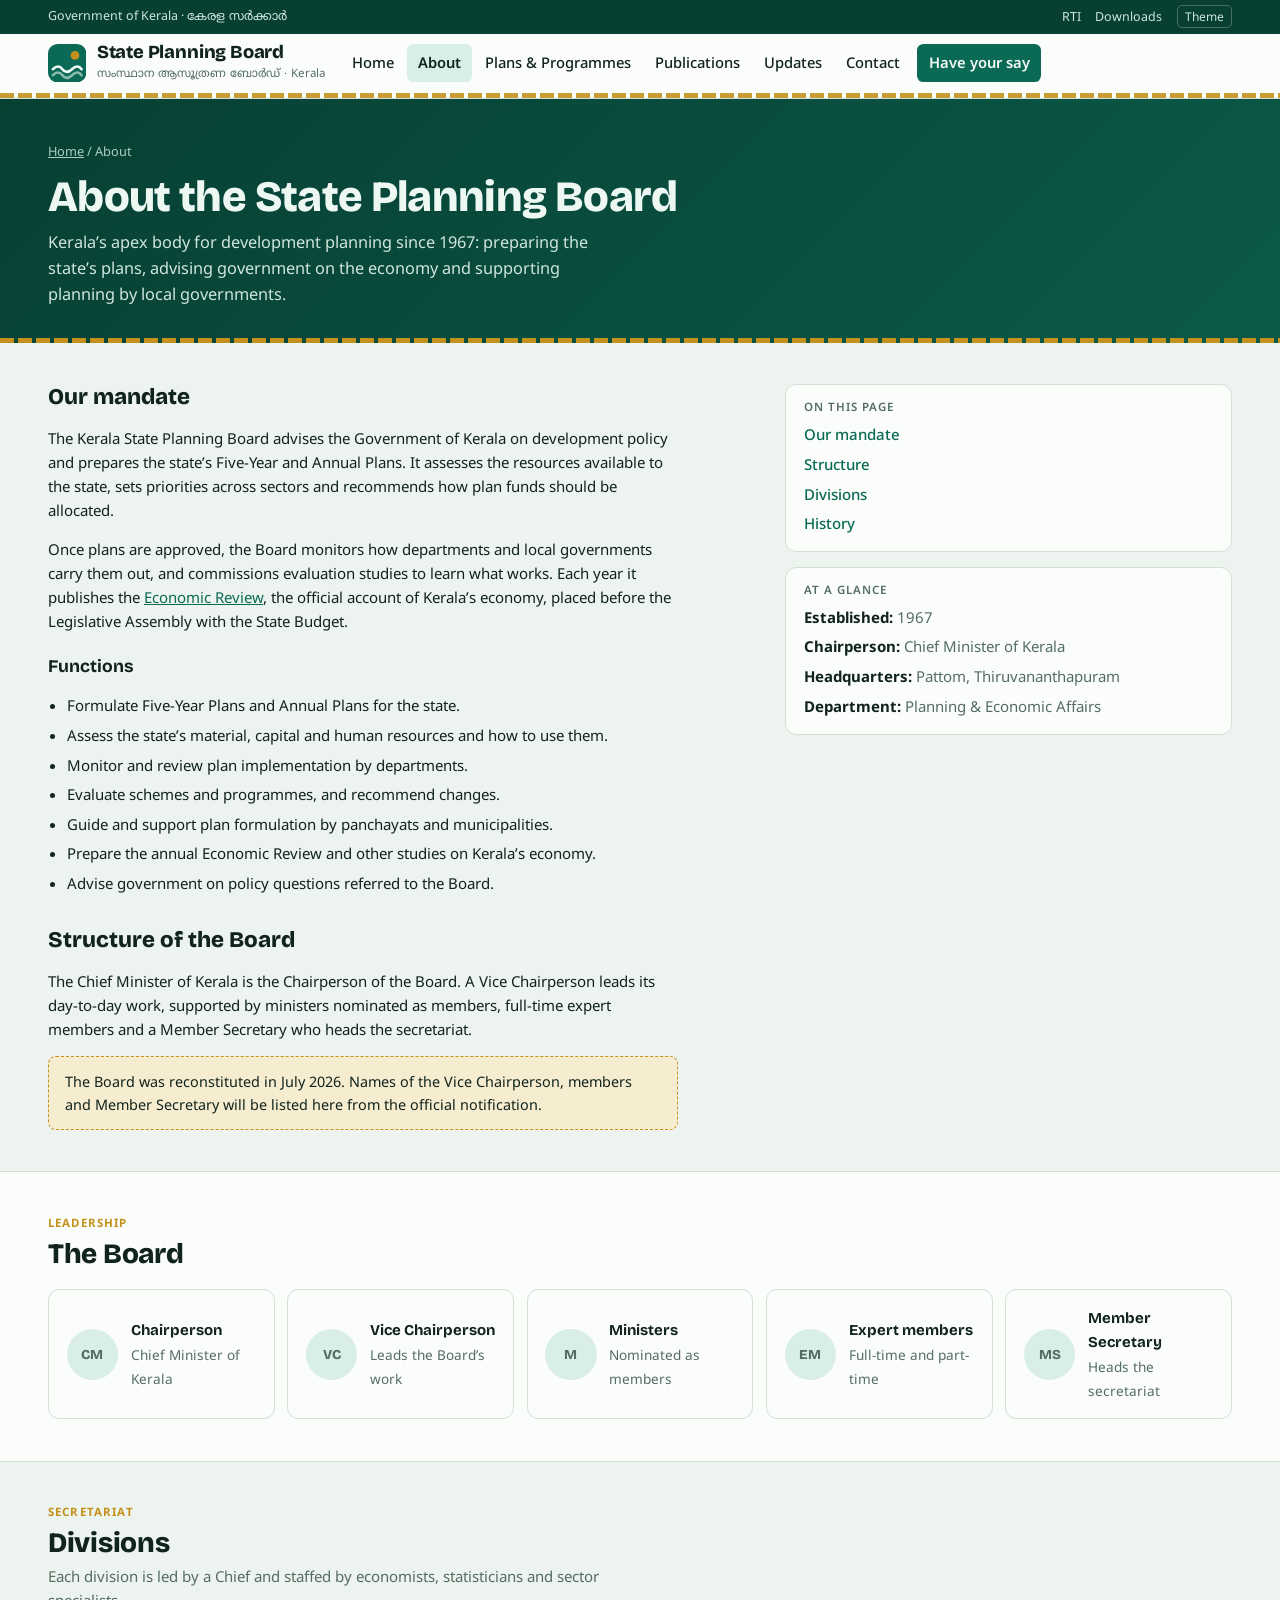
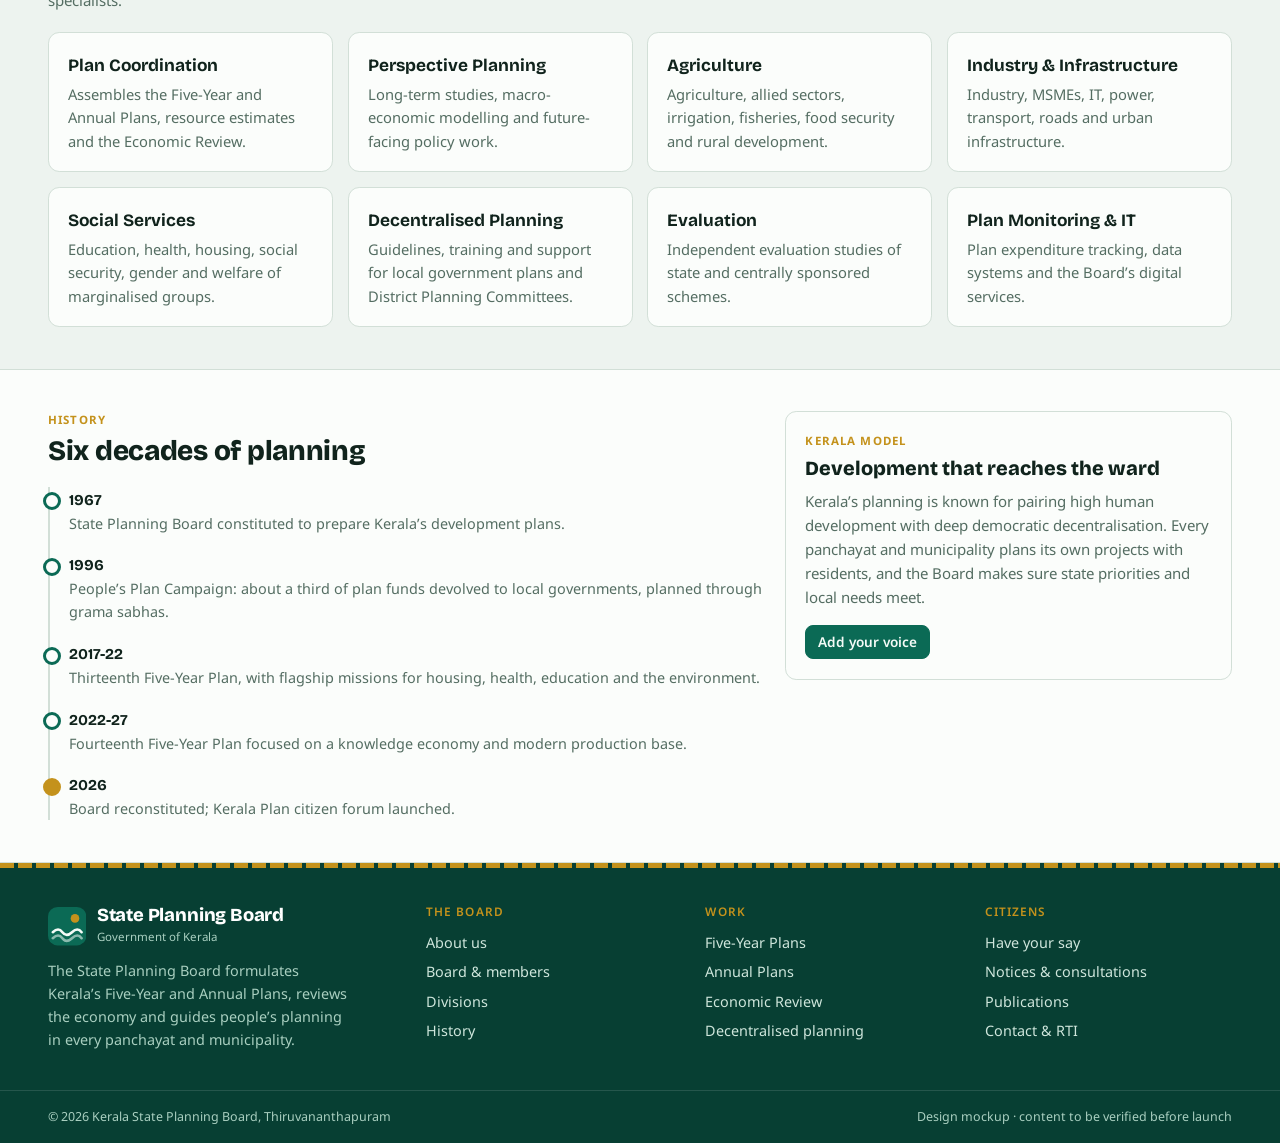
==== about.html @ fa8697ab "Add Kerala State Planning Board website mockup Static multi-page site (home, about, plans, publicati" ====
<!doctype html>
<html lang="en">
<head>
<meta charset="utf-8">
<meta name="viewport" content="width=device-width,initial-scale=1">
<title>About the Board</title>
<meta name="description" content="About the Kerala State Planning Board: mandate, structure, divisions and history.">
<link rel="stylesheet" href="https://fonts.googleapis.com/css2?family=Bricolage+Grotesque:opsz,wght@12..96,600;12..96,800&family=Noto+Sans:wght@400;500;600;700&family=Noto+Sans+Malayalam:wght@400;600&display=swap">
<link rel="stylesheet" href="assets/style.css">
<script src="assets/site.js"></script>
</head>
<body>
<div id="site-header"></div>
<main id="main">
  <section class="phead"><div class="container">
    <div class="crumbs"><a href="index.html">Home</a> / About</div>
    <h1>About the State Planning Board</h1>
    <p>Kerala’s apex body for development planning since 1967: preparing the state’s plans, advising government on the economy and supporting planning by local governments.</p>
  </div></section>

  <section class="section"><div class="container split">
    <div class="prose">
      <h2 id="mandate">Our mandate</h2>
      <p>The Kerala State Planning Board advises the Government of Kerala on development policy and prepares the state’s Five-Year and Annual Plans. It assesses the resources available to the state, sets priorities across sectors and recommends how plan funds should be allocated.</p>
      <p>Once plans are approved, the Board monitors how departments and local governments carry them out, and commissions evaluation studies to learn what works. Each year it publishes the <a href="plans.html#review">Economic Review</a>, the official account of Kerala’s economy, placed before the Legislative Assembly with the State Budget.</p>
      <h3>Functions</h3>
      <ul>
        <li>Formulate Five-Year Plans and Annual Plans for the state.</li>
        <li>Assess the state’s material, capital and human resources and how to use them.</li>
        <li>Monitor and review plan implementation by departments.</li>
        <li>Evaluate schemes and programmes, and recommend changes.</li>
        <li>Guide and support plan formulation by panchayats and municipalities.</li>
        <li>Prepare the annual Economic Review and other studies on Kerala’s economy.</li>
        <li>Advise government on policy questions referred to the Board.</li>
      </ul>

      <h2 id="structure">Structure of the Board</h2>
      <p>The Chief Minister of Kerala is the Chairperson of the Board. A Vice Chairperson leads its day-to-day work, supported by ministers nominated as members, full-time expert members and a Member Secretary who heads the secretariat.</p>
      <div class="note">The Board was reconstituted in July 2026. Names of the Vice Chairperson, members and Member Secretary will be listed here from the official notification.</div>
    </div>
    <aside class="side">
      <div class="card"><h2>On this page</h2><ul><li><a href="#mandate">Our mandate</a></li><li><a href="#structure">Structure</a></li><li><a href="#divisions">Divisions</a></li><li><a href="#history">History</a></li></ul></div>
      <div class="card"><h2>At a glance</h2>
        <ul style="color:var(--muted)">
          <li><b style="color:var(--ink)">Established:</b> 1967</li>
          <li><b style="color:var(--ink)">Chairperson:</b> Chief Minister of Kerala</li>
          <li><b style="color:var(--ink)">Headquarters:</b> Pattom, Thiruvananthapuram</li>
          <li><b style="color:var(--ink)">Department:</b> Planning &amp; Economic Affairs</li>
        </ul>
      </div>
    </aside>
  </div></section>

  <section class="section alt"><div class="container">
    <div class="sh"><div><span class="eyebrow">Leadership</span><h2>The Board</h2></div></div>
    <div class="g4">
      <div class="person card"><span class="avatar">CM</span><div><b>Chairperson</b><span>Chief Minister of Kerala</span></div></div>
      <div class="person card"><span class="avatar">VC</span><div><b>Vice Chairperson</b><span>Leads the Board’s work</span></div></div>
      <div class="person card"><span class="avatar">M</span><div><b>Ministers</b><span>Nominated as members</span></div></div>
      <div class="person card"><span class="avatar">EM</span><div><b>Expert members</b><span>Full-time and part-time</span></div></div>
      <div class="person card"><span class="avatar">MS</span><div><b>Member Secretary</b><span>Heads the secretariat</span></div></div>
    </div>
  </div></section>

  <section class="section" id="divisions"><div class="container">
    <div class="sh"><div><span class="eyebrow">Secretariat</span><h2>Divisions</h2><p>Each division is led by a Chief and staffed by economists, statisticians and sector specialists.</p></div></div>
    <div class="g3">
      <div class="fcard card"><h3>Plan Coordination</h3><p>Assembles the Five-Year and Annual Plans, resource estimates and the Economic Review.</p></div>
      <div class="fcard card"><h3>Perspective Planning</h3><p>Long-term studies, macro-economic modelling and future-facing policy work.</p></div>
      <div class="fcard card"><h3>Agriculture</h3><p>Agriculture, allied sectors, irrigation, fisheries, food security and rural development.</p></div>
      <div class="fcard card"><h3>Industry &amp; Infrastructure</h3><p>Industry, MSMEs, IT, power, transport, roads and urban infrastructure.</p></div>
      <div class="fcard card"><h3>Social Services</h3><p>Education, health, housing, social security, gender and welfare of marginalised groups.</p></div>
      <div class="fcard card"><h3>Decentralised Planning</h3><p>Guidelines, training and support for local government plans and District Planning Committees.</p></div>
      <div class="fcard card"><h3>Evaluation</h3><p>Independent evaluation studies of state and centrally sponsored schemes.</p></div>
      <div class="fcard card"><h3>Plan Monitoring &amp; IT</h3><p>Plan expenditure tracking, data systems and the Board’s digital services.</p></div>
    </div>
  </div></section>

  <section class="section alt" id="history"><div class="container split">
    <div>
      <div class="sh"><div><span class="eyebrow">History</span><h2>Six decades of planning</h2></div></div>
      <ol class="timeline">
        <li><b>1967</b><span>State Planning Board constituted to prepare Kerala’s development plans.</span></li>
        <li><b>1996</b><span>People’s Plan Campaign: about a third of plan funds devolved to local governments, planned through grama sabhas.</span></li>
        <li><b>2017-22</b><span>Thirteenth Five-Year Plan, with flagship missions for housing, health, education and the environment.</span></li>
        <li><b>2022-27</b><span>Fourteenth Five-Year Plan focused on a knowledge economy and modern production base.</span></li>
        <li class="now"><b>2026</b><span>Board reconstituted; Kerala Plan citizen forum launched.</span></li>
      </ol>
    </div>
    <div class="card" style="padding:1.2rem">
      <span class="eyebrow">Kerala model</span>
      <h3 style="font:800 1.25rem/1.25 var(--font-display);margin:0 0 .5rem">Development that reaches the ward</h3>
      <p style="margin:0;color:var(--muted)">Kerala’s planning is known for pairing high human development with deep democratic decentralisation. Every panchayat and municipality plans its own projects with residents, and the Board makes sure state priorities and local needs meet.</p>
      <p style="margin:1rem 0 0"><a class="btn primary sm" href="participate.html">Add your voice</a></p>
    </div>
  </div></section>
</main>
<div id="site-footer"></div>
</body>
</html>
---- assets/style.css ----
/* Kerala State Planning Board — shared styles.
   Palette and type carried over from the Kerala Plan participation page:
   backwater green, kasavu gold, Bricolage Grotesque + Noto Sans (incl. Malayalam). */
:root{
  --bg:#edf3ef; --surface:#fbfdfb; --ink:#10231c; --muted:#546d62; --line:#d2dfd7;
  --accent:#0b6a55; --on-accent:#f4fbf7; --accent-soft:#d9eee5; --accent-deep:#073f33;
  --gold:#c4921c; --gold-soft:#f6ecd0; --danger:#a63a28; --dotl:40%;
  --font-display:'Bricolage Grotesque','Noto Sans','Noto Sans Malayalam',system-ui,sans-serif;
  --font-body:'Noto Sans','Noto Sans Malayalam',system-ui,-apple-system,'Segoe UI',sans-serif;
  --max:76rem; --gut:max(16px,env(safe-area-inset-left,0px));
  color-scheme:light;
}
@media (prefers-color-scheme:dark){:root:not([data-theme="light"]){
  --bg:#0a1511; --surface:#12231d; --ink:#e6f1eb; --muted:#92aa9f; --line:#233a31;
  --accent:#4cc3a3; --on-accent:#08201a; --accent-soft:#17392f; --accent-deep:#061410;
  --gold:#e3b04b; --gold-soft:#33290f; --danger:#f08a74; --dotl:62%; color-scheme:dark}}
:root[data-theme="dark"]{
  --bg:#0a1511; --surface:#12231d; --ink:#e6f1eb; --muted:#92aa9f; --line:#233a31;
  --accent:#4cc3a3; --on-accent:#08201a; --accent-soft:#17392f; --accent-deep:#061410;
  --gold:#e3b04b; --gold-soft:#33290f; --danger:#f08a74; --dotl:62%; color-scheme:dark}

*{box-sizing:border-box}
html{scroll-padding-top:6rem}
body{background:var(--bg);color:var(--ink);font:15px/1.6 var(--font-body);margin:0}
img{max-width:100%}
button,input,select,textarea{font:inherit;color:inherit}
button{cursor:pointer}
a{color:var(--accent)}
:focus-visible{outline:2px solid var(--accent);outline-offset:2px}
[hidden]{display:none!important}
.skip{position:absolute;left:-999px;top:0;background:var(--ink);color:var(--bg);padding:.5rem 1rem;z-index:99}
.skip:focus{left:1rem}
.container{max-width:var(--max);margin:0 auto;padding-left:var(--gut);padding-right:var(--gut)}

/* ---------- top utility bar ---------- */
.util{background:var(--accent-deep);color:#cfe6dc;font-size:.78rem}
.util .container{display:flex;gap:1rem;align-items:center;justify-content:space-between;min-height:2.1rem;flex-wrap:wrap}
.util a{color:inherit;text-decoration:none}
.util a:hover{text-decoration:underline}
.util .r{display:flex;gap:.9rem;align-items:center}
.util button{background:none;border:1px solid rgba(255,255,255,.25);color:inherit;border-radius:.3rem;padding:.05rem .45rem;font-size:.75rem}

/* ---------- masthead ---------- */
.mast{position:sticky;top:0;z-index:20;background:var(--surface);border-bottom:1px solid var(--line)}
.mast::after{content:"";display:block;height:5px;background:repeating-linear-gradient(90deg,var(--gold) 0 14px,transparent 14px 18px);opacity:.9}
.mast .container{display:flex;align-items:center;gap:1rem;padding-block:.6rem}
.brand{display:flex;align-items:center;gap:.65rem;text-decoration:none;color:var(--ink);flex:none}
.brand svg{width:2.4rem;height:2.4rem;flex:none}
.brand b{display:block;font:800 1.15rem/1.05 var(--font-display);letter-spacing:-.01em}
.brand small{display:block;font-size:.72rem;color:var(--muted);margin-top:.15rem}
.menu{display:flex;gap:.1rem;margin-left:auto;list-style:none;padding:0;margin-block:0}
.menu a{display:block;padding:.45rem .7rem;border-radius:.4rem;text-decoration:none;color:var(--ink);font-weight:500;font-size:.92rem}
.menu a:hover{background:var(--bg)}
.menu a[aria-current="page"]{background:var(--accent-soft);color:var(--ink);font-weight:600}
.menu .cta a{background:var(--accent);color:var(--on-accent);font-weight:600;margin-left:.3rem}
.menu .cta a:hover{filter:brightness(1.08);background:var(--accent)}
.burger{display:none;margin-left:auto;border:1px solid var(--line);background:var(--surface);border-radius:.45rem;padding:.4rem .6rem;line-height:0}
.burger svg{width:1.3rem;height:1.3rem}
@media (max-width:960px){
  .burger{display:block}
  .menu{display:none;position:absolute;left:0;right:0;top:100%;flex-direction:column;background:var(--surface);border-bottom:1px solid var(--line);padding:.5rem var(--gut) 1rem;box-shadow:0 10px 20px rgba(0,0,0,.08)}
  .menu.open{display:flex}
  .menu .cta a{margin:.3rem 0 0;text-align:center}
  .brand small{display:none}
}

/* ---------- buttons, cards ---------- */
.btn{display:inline-flex;align-items:center;gap:.4rem;border:1px solid var(--line);background:var(--surface);color:var(--ink);border-radius:.5rem;padding:.55rem 1rem;font-weight:600;text-decoration:none}
.btn:hover{border-color:var(--accent)}
.btn.primary{background:var(--accent);color:var(--on-accent);border-color:var(--accent)}
.btn.primary:hover{filter:brightness(1.08)}
.btn.gold{background:var(--gold);color:#1b1405;border-color:var(--gold)}
.btn.sm{padding:.35rem .75rem;font-size:.85rem}
.btn:disabled{opacity:.5;cursor:not-allowed}
.card{background:var(--surface);border:1px solid var(--line);border-radius:.7rem}
a.card{text-decoration:none;color:inherit}
a.card:hover{border-color:var(--accent)}

/* ---------- sections ---------- */
main{display:block}
.section{padding-block:2.6rem}
.section.alt{background:var(--surface);border-block:1px solid var(--line)}
.sh{display:flex;align-items:end;justify-content:space-between;gap:1rem;margin-bottom:1.2rem;flex-wrap:wrap}
.sh h2{font:800 clamp(1.35rem,2.6vw,1.75rem)/1.15 var(--font-display);margin:0;letter-spacing:-.01em;text-wrap:balance}
.sh p{margin:.3rem 0 0;color:var(--muted);max-width:62ch}
.eyebrow{display:block;font-size:.72rem;font-weight:700;letter-spacing:.1em;text-transform:uppercase;color:var(--gold);margin-bottom:.35rem}
.ml{font-family:'Noto Sans Malayalam',var(--font-body)}

/* ---------- page head (inner pages) ---------- */
.phead{background:linear-gradient(135deg,var(--accent-deep),#0b5a48);color:#eef8f3;padding-block:2.6rem 2.2rem;position:relative;overflow:hidden}
.phead::after{content:"";position:absolute;inset:auto 0 0;height:5px;background:repeating-linear-gradient(90deg,var(--gold) 0 14px,transparent 14px 18px)}
.phead h1{font:800 clamp(1.8rem,4.4vw,2.7rem)/1.1 var(--font-display);margin:0 0 .5rem;letter-spacing:-.015em;text-wrap:balance}
.phead p{margin:0;max-width:62ch;color:#cfe6dc;font-size:1.02rem}
.crumbs{font-size:.8rem;color:#a9cfc0;margin-bottom:.8rem}
.crumbs a{color:inherit}

/* ---------- hero ---------- */
.hero{background:linear-gradient(135deg,var(--accent-deep) 0%,#0b5a48 60%,#0e6b56 100%);color:#eef8f3;position:relative;overflow:hidden}
.hero .container{display:grid;grid-template-columns:minmax(0,1.25fr) minmax(0,1fr);gap:2rem;padding-block:3.4rem 3rem;align-items:center}
.hero h1{font:800 clamp(2rem,5.2vw,3.4rem)/1.04 var(--font-display);margin:0 0 .4rem;letter-spacing:-.02em;text-wrap:balance}
.hero .ml-tag{font-size:1.05rem;color:var(--gold);font-weight:600;margin:0 0 1rem}
.hero p.lead{margin:0 0 1.4rem;color:#cfe6dc;font-size:1.08rem;max-width:56ch}
.hero .cta{display:flex;gap:.6rem;flex-wrap:wrap}
.hero .btn{border-color:rgba(255,255,255,.3);background:rgba(255,255,255,.08);color:#fff}
.hero .btn.gold{background:var(--gold);border-color:var(--gold);color:#1b1405}
.hero-art{position:relative}
.hero-art svg{width:100%;height:auto;display:block}
.hero::after{content:"";position:absolute;inset:auto 0 0;height:5px;background:repeating-linear-gradient(90deg,var(--gold) 0 14px,transparent 14px 18px)}
@media (max-width:860px){.hero .container{grid-template-columns:1fr;padding-block:2.4rem}.hero-art{max-width:26rem}}

/* ---------- stats strip ---------- */
.stats{display:grid;grid-template-columns:repeat(auto-fit,minmax(12rem,1fr));gap:.8rem;margin-top:-1.6rem;position:relative;z-index:2}
.stat{padding:1rem 1.1rem}
.stat b{display:block;font:800 1.8rem/1 var(--font-display);font-variant-numeric:tabular-nums;color:var(--accent)}
.stat span{display:block;font-weight:600;margin-top:.35rem}
.stat small{display:block;color:var(--muted);font-size:.78rem;margin-top:.1rem}

/* ---------- grids ---------- */
.g2{display:grid;grid-template-columns:repeat(auto-fit,minmax(20rem,1fr));gap:1.2rem}
.g3{display:grid;grid-template-columns:repeat(auto-fill,minmax(16rem,1fr));gap:.9rem}
.g4{display:grid;grid-template-columns:repeat(auto-fill,minmax(13rem,1fr));gap:.8rem}
.split{display:grid;grid-template-columns:minmax(0,1.6fr) minmax(0,1fr);gap:1.4rem;align-items:start}
@media (max-width:900px){.split{grid-template-columns:1fr}}

/* feature card */
.fcard{padding:1.1rem 1.2rem;display:grid;gap:.4rem;align-content:start}
.fcard .ic{width:2.4rem;height:2.4rem;border-radius:.6rem;display:grid;place-items:center;background:var(--accent-soft);color:var(--accent)}
.fcard .ic svg{width:1.3rem;height:1.3rem}
.fcard h3{font:700 1.08rem/1.25 var(--font-display);margin:.3rem 0 0}
.fcard p{margin:0;color:var(--muted);font-size:.92rem}
.fcard .more{font-weight:600;font-size:.88rem;margin-top:.3rem;color:var(--accent)}

/* updates */
.upd{padding:.9rem 1.1rem;display:grid;gap:.25rem}
.upd.pin{border-color:var(--gold);box-shadow:inset 4px 0 0 var(--gold)}
.upd h3{font:600 1.02rem/1.3 var(--font-display);margin:.15rem 0 0}
.upd p{margin:0;color:var(--muted);font-size:.9rem}
.meta{display:flex;align-items:center;gap:.4rem .6rem;flex-wrap:wrap;font-size:.78rem;color:var(--muted)}
.kind{padding:.05rem .5rem;border-radius:.3rem;font-size:.68rem;font-weight:700;letter-spacing:.05em;text-transform:uppercase;background:var(--accent-soft);color:var(--accent)}
.kind.Deadline{background:var(--gold-soft);color:var(--ink);border:1px solid var(--gold)}
.kind.Result{background:var(--ink);color:var(--bg)}
.kind.Tender{background:transparent;border:1px solid var(--line);color:var(--muted)}
.badge{background:var(--gold);color:#1b1405;border-radius:.3rem;padding:0 .4rem;font-size:.68rem;font-weight:700;letter-spacing:.04em;text-transform:uppercase}
.list{display:grid;gap:.6rem}

/* question of the week */
.ask{padding:1.4rem 1.4rem;background:var(--accent);color:var(--on-accent);border-color:var(--accent);display:grid;gap:.7rem;justify-items:start}
.ask .eyebrow{color:inherit;opacity:.85}
.ask h3{font:800 1.45rem/1.25 var(--font-display);margin:0;max-width:34ch;text-wrap:balance}
.ask .btn{background:var(--on-accent);color:var(--accent);border-color:var(--on-accent)}

/* topic cards */
.dot{width:.7rem;height:.7rem;border-radius:50%;flex:none;background:hsl(var(--h,160) 55% var(--dotl));display:inline-block}
.tcard{display:grid;gap:.3rem;padding:.9rem 1rem;align-content:start}
.tcard .th{display:flex;align-items:center;gap:.5rem}
.tcard b{font:600 1rem var(--font-display)}
.tcard .tb{color:var(--muted);font-size:.86rem}

/* publications */
.pub{display:grid;grid-template-columns:3.2rem minmax(0,1fr) auto;gap:.9rem;align-items:center;padding:.85rem 1rem}
.pub .cv{width:3.2rem;height:4.1rem;border-radius:.3rem;background:linear-gradient(160deg,hsl(var(--h,160) 45% 35%),hsl(var(--h,160) 45% 22%));color:#fff;display:grid;place-items:center;font:800 .7rem/1.1 var(--font-display);text-align:center;padding:.2rem;position:relative;overflow:hidden}
.pub .cv::after{content:"";position:absolute;inset:auto 0 0;height:4px;background:var(--gold)}
.pub h3{font:600 1rem/1.3 var(--font-display);margin:0}
.pub p{margin:.15rem 0 0;color:var(--muted);font-size:.85rem}
@media (max-width:560px){.pub{grid-template-columns:3.2rem minmax(0,1fr)}.pub .btn{grid-column:2;justify-self:start}}

/* filters */
.filters{display:flex;gap:.4rem;flex-wrap:wrap;margin-bottom:1rem;align-items:center}
.chip{border:1px solid var(--line);background:var(--surface);border-radius:999px;padding:.3rem .85rem;font-weight:600;font-size:.86rem;color:var(--muted)}
.chip[aria-pressed="true"]{background:var(--ink);color:var(--bg);border-color:var(--ink)}
.filters input{flex:1 1 14rem;min-width:0;padding:.45rem .85rem;border:1px solid var(--line);border-radius:999px;background:var(--surface)}

/* steps */
.steps{display:grid;grid-template-columns:repeat(auto-fit,minmax(14rem,1fr));gap:.8rem;list-style:none;margin:0;padding:0;counter-reset:s}
.steps li{padding:1rem 1.1rem;counter-increment:s}
.steps li::before{content:counter(s);display:inline-grid;place-items:center;width:1.7rem;height:1.7rem;border-radius:50%;background:var(--gold);color:#1b1405;font-weight:700;margin-bottom:.5rem}
.steps b{display:block;font-family:var(--font-display)}
.steps span{color:var(--muted);font-size:.92rem}

/* timeline */
.timeline{list-style:none;margin:0;padding:0 0 0 1.2rem;border-left:2px solid var(--line);display:grid;gap:1.1rem}
.timeline li{position:relative}
.timeline li::before{content:"";position:absolute;left:calc(-1.2rem - 7px);top:.35rem;width:12px;height:12px;border-radius:50%;background:var(--surface);border:3px solid var(--accent)}
.timeline li.now::before{background:var(--gold);border-color:var(--gold)}
.timeline b{font-family:var(--font-display)}
.timeline span{display:block;color:var(--muted);font-size:.9rem}

/* prose */
.prose{max-width:70ch}
.prose h2{font:800 1.4rem/1.2 var(--font-display);margin:2rem 0 .6rem}
.prose h2:first-child{margin-top:0}
.prose h3{font:700 1.1rem/1.3 var(--font-display);margin:1.4rem 0 .4rem}
.prose p,.prose li{color:var(--ink)}
.prose ul{padding-left:1.2rem}
.prose li{margin-bottom:.35rem}
.side{display:grid;gap:.9rem;position:sticky;top:6.5rem}
.side .card{padding:1rem 1.1rem}
.side h2{font:600 .72rem/1 var(--font-body);letter-spacing:.09em;text-transform:uppercase;color:var(--muted);margin:0 0 .6rem}
.side ul{margin:0;padding:0;list-style:none;display:grid;gap:.35rem}
.side li a{text-decoration:none;font-weight:500}
.side li a:hover{text-decoration:underline}
@media (max-width:900px){.side{position:static}}

/* people */
.person{padding:1rem 1.1rem;display:grid;grid-template-columns:3.2rem minmax(0,1fr);gap:.8rem;align-items:center}
.avatar{width:3.2rem;height:3.2rem;border-radius:50%;background:var(--accent-soft);color:var(--accent);display:grid;place-items:center;font:800 1rem var(--font-display)}
.person b{display:block;font-family:var(--font-display)}
.person span{color:var(--muted);font-size:.85rem}

/* note */
.note{padding:.8rem 1rem;background:var(--gold-soft);border:1px dashed var(--gold);border-radius:.5rem;font-size:.9rem}

/* forms */
.field label{display:block;font-size:.78rem;font-weight:600;color:var(--muted);margin-bottom:.25rem}
.field input,.field select,.field textarea{width:100%;padding:.55rem .7rem;border:1px solid var(--line);border-radius:.45rem;background:var(--bg)}
.field textarea{min-height:7rem;resize:vertical}
.form{display:grid;gap:.8rem}
.row{display:flex;gap:.7rem;flex-wrap:wrap}
.row>*{flex:1 1 12rem;min-width:0}

/* table */
.tbl{width:100%;border-collapse:collapse;font-size:.92rem}
.tbl th,.tbl td{text-align:left;padding:.6rem .8rem;border-bottom:1px solid var(--line);vertical-align:top}
.tbl th{font-size:.74rem;letter-spacing:.06em;text-transform:uppercase;color:var(--muted)}
.tblwrap{overflow-x:auto}

/* footer */
.foot{background:var(--accent-deep);color:#cfe6dc;margin-top:0;font-size:.9rem}
.foot::before{content:"";display:block;height:5px;background:repeating-linear-gradient(90deg,var(--gold) 0 14px,transparent 14px 18px)}
.foot .container{display:grid;grid-template-columns:minmax(0,1.4fr) repeat(3,minmax(0,1fr));gap:2rem;padding-block:2.4rem}
.foot h2{font:600 .74rem/1 var(--font-body);letter-spacing:.09em;text-transform:uppercase;color:var(--gold);margin:0 0 .8rem}
.foot ul{list-style:none;margin:0;padding:0;display:grid;gap:.4rem}
.foot a{color:inherit;text-decoration:none}
.foot a:hover{text-decoration:underline;color:#fff}
.foot .brand{color:#fff}
.foot .brand small{display:block;color:#a9cfc0}
.foot p{margin:.8rem 0 0;color:#a9cfc0;max-width:38ch}
.foot .base{border-top:1px solid rgba(255,255,255,.12)}
.foot .base .container{display:flex;justify-content:space-between;gap:1rem;flex-wrap:wrap;padding-block:1rem;font-size:.78rem;color:#a9cfc0}
@media (max-width:820px){.foot .container{grid-template-columns:1fr 1fr}.foot .container>:first-child{grid-column:1/-1}}

.toast{position:fixed;left:50%;transform:translateX(-50%);bottom:calc(1rem + env(safe-area-inset-bottom,0px));background:var(--ink);color:var(--bg);padding:.6rem 1rem;border-radius:.5rem;z-index:40;max-width:90vw}
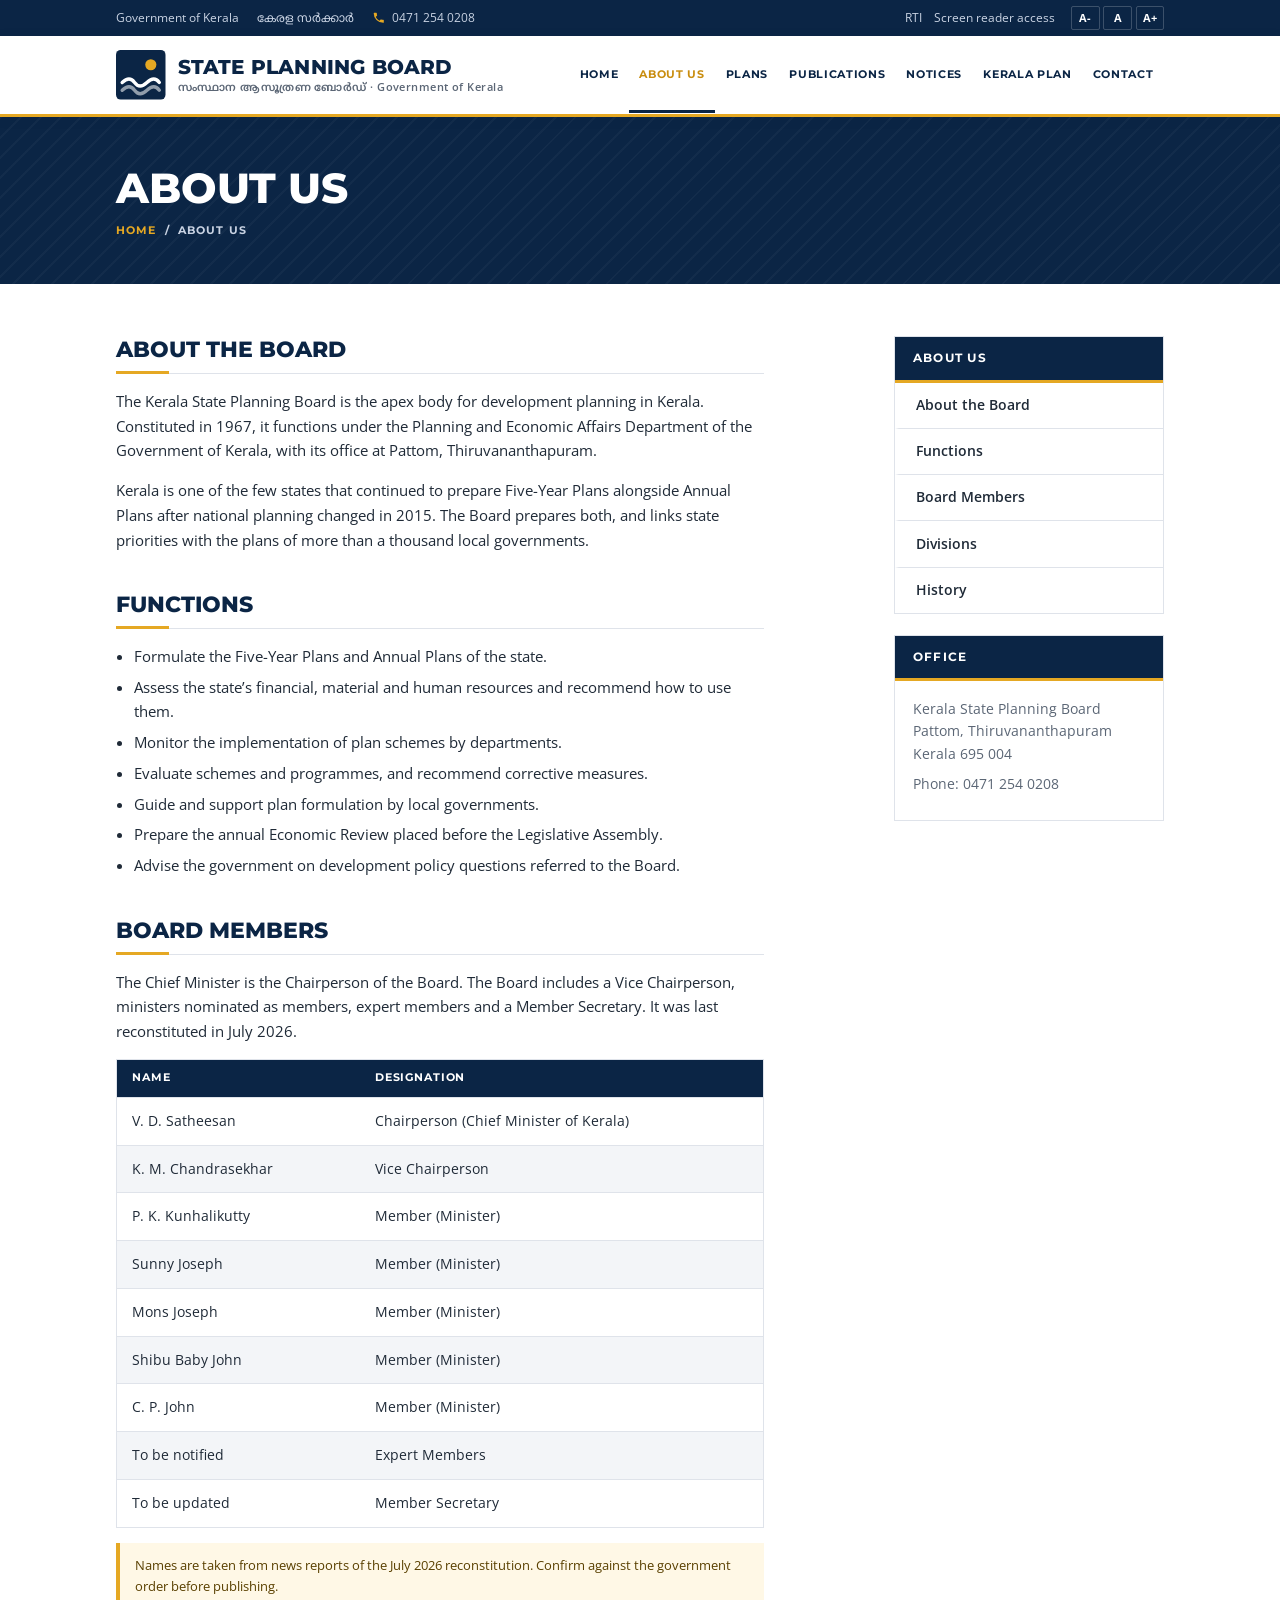
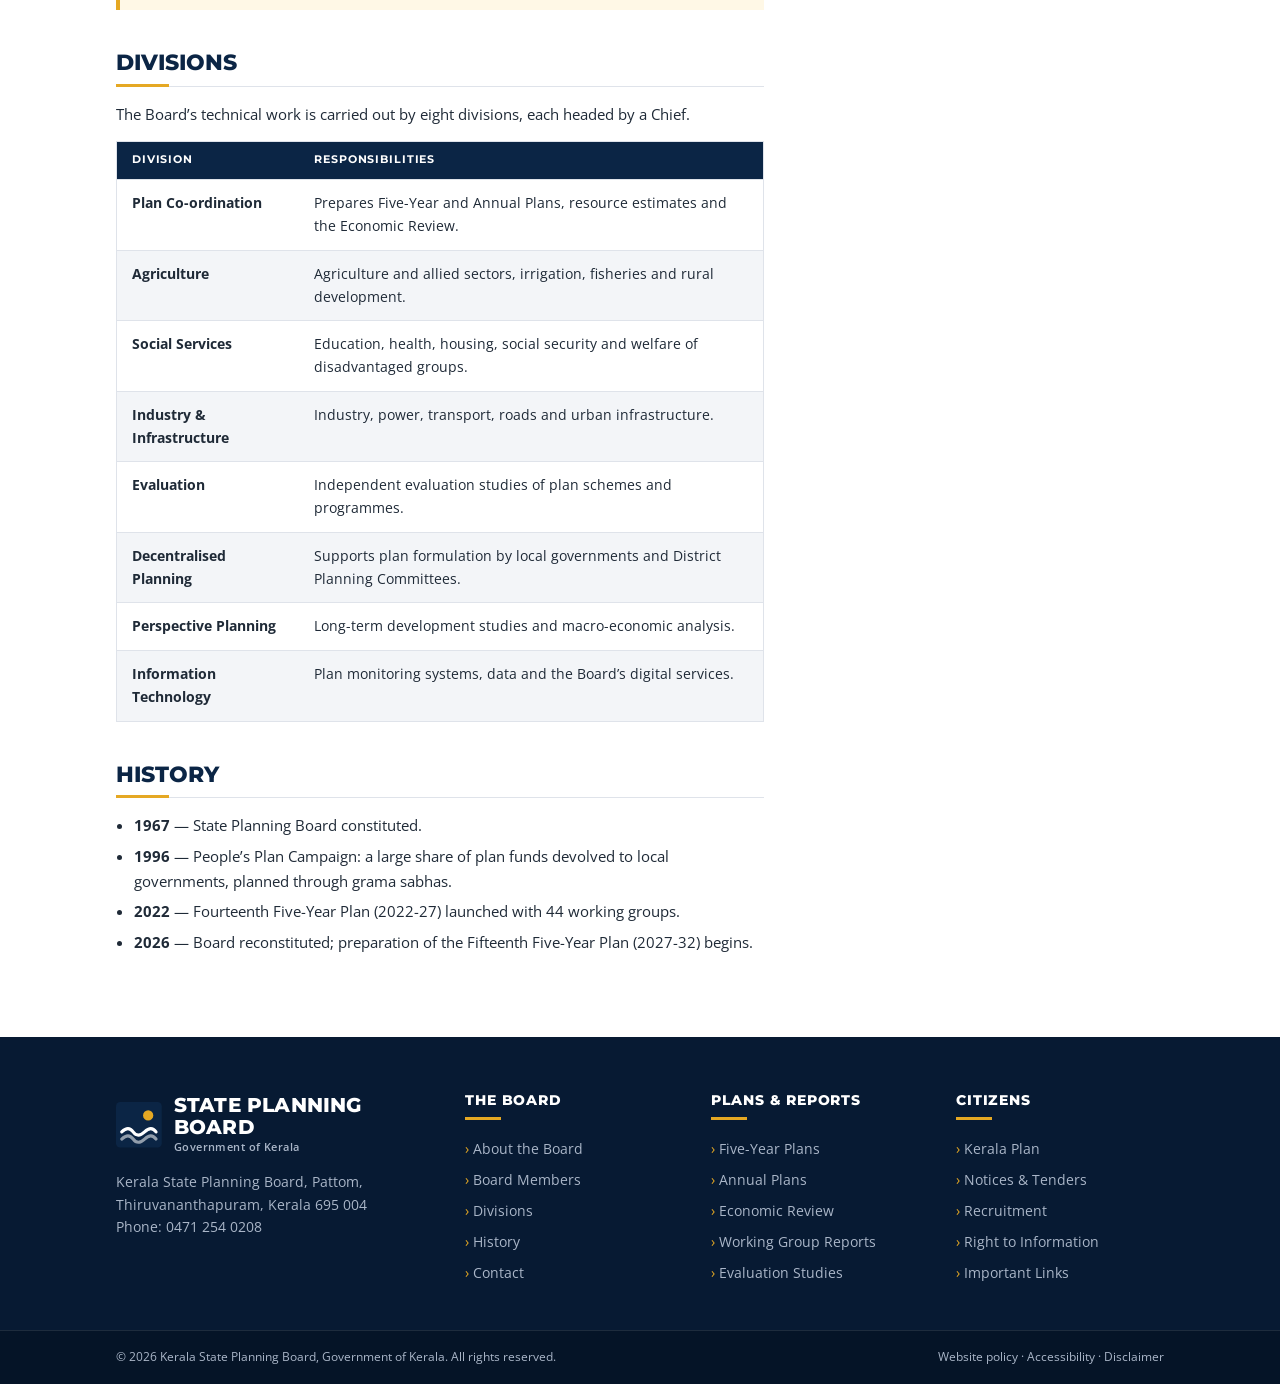
==== commit b17bb17e: "Rework as the State Planning Board's official site Keep the government design, but make the Board th" ====
--- a/about.html
+++ b/about.html
@@ -3,98 +3,76 @@
 <head>
 <meta charset="utf-8">
 <meta name="viewport" content="width=device-width,initial-scale=1">
-<title>About the Board</title>
-<meta name="description" content="About the Kerala State Planning Board: mandate, structure, divisions and history.">
-<link rel="stylesheet" href="https://fonts.googleapis.com/css2?family=Bricolage+Grotesque:opsz,wght@12..96,600;12..96,800&family=Noto+Sans:wght@400;500;600;700&family=Noto+Sans+Malayalam:wght@400;600&display=swap">
-<link rel="stylesheet" href="assets/style.css">
-<script src="assets/site.js"></script>
+<title>About Us · Kerala State Planning Board</title>
+<meta name="description" content="About the Kerala State Planning Board: functions, members, divisions and history.">
+<link rel="preconnect" href="https://fonts.googleapis.com">
+<link rel="stylesheet" href="https://fonts.googleapis.com/css2?family=Montserrat:wght@600;700;800&family=Open+Sans:wght@400;600;700&family=Noto+Sans+Malayalam:wght@400;600&display=swap">
+<link rel="stylesheet" href="assets/gov.css">
+<script src="assets/common.js"></script>
 </head>
 <body>
 <div id="site-header"></div>
 <main id="main">
-  <section class="phead"><div class="container">
-    <div class="crumbs"><a href="index.html">Home</a> / About</div>
-    <h1>About the State Planning Board</h1>
-    <p>Kerala’s apex body for development planning since 1967: preparing the state’s plans, advising government on the economy and supporting planning by local governments.</p>
+  <section class="pbanner"><div class="wrap">
+    <h1>About Us</h1>
+    <div class="crumb"><a href="index.html">Home</a> &nbsp;/&nbsp; About Us</div>
   </div></section>
+  <div class="wrap inner">
+    <div class="prose">
+      <h2 id="board">About the Board</h2>
+      <p>The Kerala State Planning Board is the apex body for development planning in Kerala. Constituted in 1967, it functions under the Planning and Economic Affairs Department of the Government of Kerala, with its office at Pattom, Thiruvananthapuram.</p>
+      <p>Kerala is one of the few states that continued to prepare Five-Year Plans alongside Annual Plans after national planning changed in 2015. The Board prepares both, and links state priorities with the plans of more than a thousand local governments.</p>
 
-  <section class="section"><div class="container split">
-    <div class="prose">
-      <h2 id="mandate">Our mandate</h2>
-      <p>The Kerala State Planning Board advises the Government of Kerala on development policy and prepares the state’s Five-Year and Annual Plans. It assesses the resources available to the state, sets priorities across sectors and recommends how plan funds should be allocated.</p>
-      <p>Once plans are approved, the Board monitors how departments and local governments carry them out, and commissions evaluation studies to learn what works. Each year it publishes the <a href="plans.html#review">Economic Review</a>, the official account of Kerala’s economy, placed before the Legislative Assembly with the State Budget.</p>
-      <h3>Functions</h3>
+      <h2 id="functions">Functions</h2>
       <ul>
-        <li>Formulate Five-Year Plans and Annual Plans for the state.</li>
-        <li>Assess the state’s material, capital and human resources and how to use them.</li>
-        <li>Monitor and review plan implementation by departments.</li>
-        <li>Evaluate schemes and programmes, and recommend changes.</li>
-        <li>Guide and support plan formulation by panchayats and municipalities.</li>
-        <li>Prepare the annual Economic Review and other studies on Kerala’s economy.</li>
-        <li>Advise government on policy questions referred to the Board.</li>
+        <li>Formulate the Five-Year Plans and Annual Plans of the state.</li>
+        <li>Assess the state’s financial, material and human resources and recommend how to use them.</li>
+        <li>Monitor the implementation of plan schemes by departments.</li>
+        <li>Evaluate schemes and programmes, and recommend corrective measures.</li>
+        <li>Guide and support plan formulation by local governments.</li>
+        <li>Prepare the annual Economic Review placed before the Legislative Assembly.</li>
+        <li>Advise the government on development policy questions referred to the Board.</li>
       </ul>
 
-      <h2 id="structure">Structure of the Board</h2>
-      <p>The Chief Minister of Kerala is the Chairperson of the Board. A Vice Chairperson leads its day-to-day work, supported by ministers nominated as members, full-time expert members and a Member Secretary who heads the secretariat.</p>
-      <div class="note">The Board was reconstituted in July 2026. Names of the Vice Chairperson, members and Member Secretary will be listed here from the official notification.</div>
+      <h2 id="members">Board Members</h2>
+      <p>The Chief Minister is the Chairperson of the Board. The Board includes a Vice Chairperson, ministers nominated as members, expert members and a Member Secretary. It was last reconstituted in July 2026.</p>
+      <div class="tblw"><table class="tbl">
+        <thead><tr><th>Name</th><th>Designation</th></tr></thead>
+        <tbody>
+          <tr><td>V. D. Satheesan</td><td>Chairperson (Chief Minister of Kerala)</td></tr>
+          <tr><td>K. M. Chandrasekhar</td><td>Vice Chairperson</td></tr>
+          <tr><td>P. K. Kunhalikutty</td><td>Member (Minister)</td></tr>
+          <tr><td>Sunny Joseph</td><td>Member (Minister)</td></tr>
+          <tr><td>Mons Joseph</td><td>Member (Minister)</td></tr>
+          <tr><td>Shibu Baby John</td><td>Member (Minister)</td></tr>
+          <tr><td>C. P. John</td><td>Member (Minister)</td></tr>
+          <tr><td>To be notified</td><td>Expert Members</td></tr>
+          <tr><td>To be updated</td><td>Member Secretary</td></tr>
+        </tbody>
+      </table></div>
+      <div class="verify">Names are taken from news reports of the July 2026 reconstitution. Confirm against the government order before publishing.</div>
+
+      <h2 id="divisions">Divisions</h2>
+      <p>The Board’s technical work is carried out by eight divisions, each headed by a Chief.</p>
+      <div class="tblw"><table class="tbl" id="dtbl"><thead><tr><th>Division</th><th>Responsibilities</th></tr></thead><tbody></tbody></table></div>
+
+      <h2 id="history">History</h2>
+      <ul>
+        <li><b>1967</b> — State Planning Board constituted.</li>
+        <li><b>1996</b> — People’s Plan Campaign: a large share of plan funds devolved to local governments, planned through grama sabhas.</li>
+        <li><b>2022</b> — Fourteenth Five-Year Plan (2022-27) launched with 44 working groups.</li>
+        <li><b>2026</b> — Board reconstituted; preparation of the Fifteenth Five-Year Plan (2027-32) begins.</li>
+      </ul>
     </div>
-    <aside class="side">
-      <div class="card"><h2>On this page</h2><ul><li><a href="#mandate">Our mandate</a></li><li><a href="#structure">Structure</a></li><li><a href="#divisions">Divisions</a></li><li><a href="#history">History</a></li></ul></div>
-      <div class="card"><h2>At a glance</h2>
-        <ul style="color:var(--muted)">
-          <li><b style="color:var(--ink)">Established:</b> 1967</li>
-          <li><b style="color:var(--ink)">Chairperson:</b> Chief Minister of Kerala</li>
-          <li><b style="color:var(--ink)">Headquarters:</b> Pattom, Thiruvananthapuram</li>
-          <li><b style="color:var(--ink)">Department:</b> Planning &amp; Economic Affairs</li>
-        </ul>
-      </div>
+    <aside>
+      <div class="panel"><h3>About Us</h3><ul class="snav"><li><a href="#board">About the Board</a></li><li><a href="#functions">Functions</a></li><li><a href="#members">Board Members</a></li><li><a href="#divisions">Divisions</a></li><li><a href="#history">History</a></li></ul></div>
+      <div class="panel"><h3>Office</h3><div class="pad"><p>Kerala State Planning Board<br>Pattom, Thiruvananthapuram<br>Kerala 695 004</p><p>Phone: 0471 254 0208</p></div></div>
     </aside>
-  </div></section>
-
-  <section class="section alt"><div class="container">
-    <div class="sh"><div><span class="eyebrow">Leadership</span><h2>The Board</h2></div></div>
-    <div class="g4">
-      <div class="person card"><span class="avatar">CM</span><div><b>Chairperson</b><span>Chief Minister of Kerala</span></div></div>
-      <div class="person card"><span class="avatar">VC</span><div><b>Vice Chairperson</b><span>Leads the Board’s work</span></div></div>
-      <div class="person card"><span class="avatar">M</span><div><b>Ministers</b><span>Nominated as members</span></div></div>
-      <div class="person card"><span class="avatar">EM</span><div><b>Expert members</b><span>Full-time and part-time</span></div></div>
-      <div class="person card"><span class="avatar">MS</span><div><b>Member Secretary</b><span>Heads the secretariat</span></div></div>
-    </div>
-  </div></section>
-
-  <section class="section" id="divisions"><div class="container">
-    <div class="sh"><div><span class="eyebrow">Secretariat</span><h2>Divisions</h2><p>Each division is led by a Chief and staffed by economists, statisticians and sector specialists.</p></div></div>
-    <div class="g3">
-      <div class="fcard card"><h3>Plan Coordination</h3><p>Assembles the Five-Year and Annual Plans, resource estimates and the Economic Review.</p></div>
-      <div class="fcard card"><h3>Perspective Planning</h3><p>Long-term studies, macro-economic modelling and future-facing policy work.</p></div>
-      <div class="fcard card"><h3>Agriculture</h3><p>Agriculture, allied sectors, irrigation, fisheries, food security and rural development.</p></div>
-      <div class="fcard card"><h3>Industry &amp; Infrastructure</h3><p>Industry, MSMEs, IT, power, transport, roads and urban infrastructure.</p></div>
-      <div class="fcard card"><h3>Social Services</h3><p>Education, health, housing, social security, gender and welfare of marginalised groups.</p></div>
-      <div class="fcard card"><h3>Decentralised Planning</h3><p>Guidelines, training and support for local government plans and District Planning Committees.</p></div>
-      <div class="fcard card"><h3>Evaluation</h3><p>Independent evaluation studies of state and centrally sponsored schemes.</p></div>
-      <div class="fcard card"><h3>Plan Monitoring &amp; IT</h3><p>Plan expenditure tracking, data systems and the Board’s digital services.</p></div>
-    </div>
-  </div></section>
-
-  <section class="section alt" id="history"><div class="container split">
-    <div>
-      <div class="sh"><div><span class="eyebrow">History</span><h2>Six decades of planning</h2></div></div>
-      <ol class="timeline">
-        <li><b>1967</b><span>State Planning Board constituted to prepare Kerala’s development plans.</span></li>
-        <li><b>1996</b><span>People’s Plan Campaign: about a third of plan funds devolved to local governments, planned through grama sabhas.</span></li>
-        <li><b>2017-22</b><span>Thirteenth Five-Year Plan, with flagship missions for housing, health, education and the environment.</span></li>
-        <li><b>2022-27</b><span>Fourteenth Five-Year Plan focused on a knowledge economy and modern production base.</span></li>
-        <li class="now"><b>2026</b><span>Board reconstituted; Kerala Plan citizen forum launched.</span></li>
-      </ol>
-    </div>
-    <div class="card" style="padding:1.2rem">
-      <span class="eyebrow">Kerala model</span>
-      <h3 style="font:800 1.25rem/1.25 var(--font-display);margin:0 0 .5rem">Development that reaches the ward</h3>
-      <p style="margin:0;color:var(--muted)">Kerala’s planning is known for pairing high human development with deep democratic decentralisation. Every panchayat and municipality plans its own projects with residents, and the Board makes sure state priorities and local needs meet.</p>
-      <p style="margin:1rem 0 0"><a class="btn primary sm" href="participate.html">Add your voice</a></p>
-    </div>
-  </div></section>
+  </div>
 </main>
 <div id="site-footer"></div>
+<script>
+document.querySelector('#dtbl tbody').innerHTML=KP.DIVISIONS.map(function(d){return '<tr><td><b>'+d[1]+'</b></td><td>'+d[2]+'</td></tr>'}).join('');
+</script>
 </body>
 </html>
--- a/assets/gov.css
+++ b/assets/gov.css
@@ -0,0 +1,406 @@
+/* Kerala Plan · State Planning Board — government portal styles.
+   Navy + gold civic palette, square corners, uppercase section labels. */
+:root{
+  --navy:#0b2545; --navy-2:#13315c; --navy-3:#1d4278;
+  --gold:#e5a823; --gold-2:#c98d0f;
+  --ink:#1f2a37; --muted:#5b6675; --line:#dfe3ea; --bg:#ffffff; --bg-2:#f3f5f8;
+  --danger:#b3261e; --ok:#1f7a4d;
+  --head:'Montserrat','Noto Sans Malayalam',Arial,sans-serif;
+  --body:'Open Sans','Noto Sans Malayalam',Arial,sans-serif;
+  --max:72rem; --gut:max(16px,env(safe-area-inset-left,0px));
+  --fs:15px;
+}
+*{box-sizing:border-box}
+html{font-size:var(--fs);scroll-padding-top:7rem}
+body{margin:0;background:var(--bg);color:var(--ink);font:1rem/1.65 var(--body)}
+a{color:var(--navy-3)}
+img,svg{max-width:100%}
+button,input,select,textarea{font:inherit;color:inherit}
+button{cursor:pointer}
+:focus-visible{outline:3px solid var(--gold);outline-offset:2px}
+[hidden]{display:none!important}
+.skip{position:absolute;left:-999px;top:0;background:var(--gold);color:var(--navy);padding:.5rem 1rem;z-index:99;font-weight:700}
+.skip:focus{left:1rem}
+.wrap{max-width:var(--max);margin:0 auto;padding-left:var(--gut);padding-right:var(--gut)}
+
+/* ---------- top bar ---------- */
+.topbar{background:var(--navy);color:#c9d3e3;font-size:.8rem}
+.topbar .wrap{display:flex;align-items:center;justify-content:space-between;gap:1rem;min-height:2.4rem;flex-wrap:wrap}
+.topbar .l{display:flex;gap:1.2rem;align-items:center;flex-wrap:wrap}
+.topbar .l span{display:inline-flex;gap:.4rem;align-items:center}
+.topbar svg{width:.9rem;height:.9rem;fill:var(--gold)}
+.topbar .r{display:flex;align-items:center;gap:.25rem}
+.topbar .r button{background:transparent;border:1px solid rgba(255,255,255,.2);color:#fff;width:1.9rem;height:1.6rem;border-radius:2px;font-size:.75rem;font-weight:700;line-height:1}
+.topbar .r button:hover{background:var(--gold);color:var(--navy);border-color:var(--gold)}
+.topbar .sep{width:1px;height:1rem;background:rgba(255,255,255,.2);margin:0 .4rem}
+
+/* ---------- header ---------- */
+.hdr{background:#fff;border-bottom:3px solid var(--gold);position:sticky;top:0;z-index:30;box-shadow:0 2px 12px rgba(11,37,69,.08)}
+.hdr .wrap{display:flex;align-items:center;gap:1.4rem;min-height:5.2rem}
+.logo{display:flex;align-items:center;gap:.8rem;text-decoration:none;color:var(--navy);flex:none}
+.logo svg{width:3.3rem;height:3.3rem}
+.logo b{display:block;font:800 1.35rem/1.05 var(--head);letter-spacing:.01em;text-transform:uppercase}
+.logo small{display:block;font:600 .74rem/1.3 var(--body);color:var(--muted);letter-spacing:.04em;margin-top:.2rem}
+.nav{margin-left:auto}
+.nav>ul{display:flex;list-style:none;margin:0;padding:0;align-items:center}
+.nav>ul>li{position:relative}
+.nav>ul>li>a{display:block;padding:1.95rem .85rem;font:700 .8rem/1 var(--head);letter-spacing:.06em;text-transform:uppercase;color:var(--navy);text-decoration:none;border-bottom:3px solid transparent;margin-bottom:-3px}
+.nav>ul>li>a:hover,.nav>ul>li>a[aria-current="page"]{color:var(--gold-2);border-bottom-color:var(--navy)}
+.nav .dd{position:absolute;left:0;top:100%;min-width:17rem;background:#fff;border-top:3px solid var(--gold);box-shadow:0 12px 24px rgba(11,37,69,.15);list-style:none;margin:0;padding:.4rem 0;display:none}
+.nav li:hover>.dd,.nav li:focus-within>.dd{display:block}
+.nav .dd a{display:flex;gap:.6rem;align-items:center;padding:.55rem 1.1rem;color:var(--ink);text-decoration:none;font-size:.88rem;border-left:3px solid transparent}
+.nav .dd a:hover{background:var(--bg-2);border-left-color:var(--gold);color:var(--navy)}
+.nav .dd svg{width:1.1rem;height:1.1rem;color:var(--navy-3);flex:none}
+.hbtn{background:var(--gold);color:var(--navy);font:700 .8rem/1 var(--head);letter-spacing:.06em;text-transform:uppercase;padding:.9rem 1.2rem;border:0;border-radius:2px;text-decoration:none;flex:none}
+.hbtn:hover{background:var(--navy);color:#fff}
+.burger{display:none;margin-left:auto;background:var(--navy);color:#fff;border:0;border-radius:2px;padding:.55rem .65rem;line-height:0}
+.burger svg{width:1.3rem;height:1.3rem}
+@media (max-width:1060px){
+  .burger{display:block}
+  .hdr .hbtn{display:none}
+  .nav{position:absolute;left:0;right:0;top:100%;background:#fff;border-top:1px solid var(--line);box-shadow:0 12px 24px rgba(11,37,69,.15);display:none;max-height:75vh;overflow:auto}
+  .nav.open{display:block}
+  .nav>ul{flex-direction:column;align-items:stretch;padding:.4rem var(--gut) 1rem}
+  .nav>ul>li>a{padding:.85rem 0;border-bottom:1px solid var(--line);margin:0}
+  .nav .dd{position:static;display:block;box-shadow:none;border:0;padding:0 0 .4rem}
+  .nav .dd a{padding:.45rem .6rem}
+  .logo small{font-size:.68rem}
+}
+
+/* ---------- hero ---------- */
+.hero{position:relative;color:#fff;min-height:34rem;display:flex;align-items:center;overflow:hidden;background:var(--navy)}
+.hero .bg{position:absolute;inset:0;width:100%;height:100%;object-fit:cover}
+.hero::before{content:"";position:absolute;inset:0;background:linear-gradient(90deg,rgba(11,37,69,.92) 0%,rgba(11,37,69,.72) 45%,rgba(11,37,69,.15) 100%);z-index:1}
+.hero .wrap{position:relative;z-index:2;width:100%;padding-block:4rem 7.5rem}
+.hero .kick{display:inline-block;background:var(--gold);color:var(--navy);font:700 .75rem/1 var(--head);letter-spacing:.12em;text-transform:uppercase;padding:.45rem .8rem;margin-bottom:1.1rem}
+.hero h1{font:800 clamp(2.2rem,5.6vw,3.9rem)/1.05 var(--head);margin:0 0 .4rem;text-transform:uppercase;letter-spacing:-.005em;max-width:15ch}
+.hero .ml{font:600 1.15rem/1.4 var(--body);color:var(--gold);margin:0 0 1.1rem}
+.hero p.lead{font-size:1.08rem;max-width:52ch;margin:0 0 1.8rem;color:#dfe7f3}
+.btns{display:flex;gap:.7rem;flex-wrap:wrap}
+.btn{display:inline-flex;align-items:center;gap:.5rem;font:700 .8rem/1 var(--head);letter-spacing:.07em;text-transform:uppercase;padding:1rem 1.5rem;border-radius:2px;border:2px solid var(--navy);background:var(--navy);color:#fff;text-decoration:none}
+.btn:hover{background:var(--gold);border-color:var(--gold);color:var(--navy)}
+.btn.gold{background:var(--gold);border-color:var(--gold);color:var(--navy)}
+.btn.gold:hover{background:#fff;border-color:#fff}
+.btn.line{background:transparent;border-color:#fff;color:#fff}
+.btn.line:hover{background:#fff;color:var(--navy)}
+.btn.out{background:transparent;color:var(--navy)}
+.btn.out:hover{background:var(--navy);color:#fff;border-color:var(--navy)}
+.btn.sm{padding:.65rem 1rem;font-size:.72rem}
+.btn:disabled{opacity:.5;cursor:not-allowed}
+
+/* ---------- quick access tiles (overlap hero) ---------- */
+.quick{position:relative;z-index:5;margin-top:-5rem}
+.quick .box{background:#fff;box-shadow:0 18px 40px rgba(11,37,69,.18);display:grid;grid-template-columns:15rem minmax(0,1fr)}
+.quick .lbl{background:var(--navy);color:#fff;padding:1.6rem 1.5rem;display:flex;flex-direction:column;justify-content:center}
+.quick .lbl small{font:700 .72rem/1 var(--head);letter-spacing:.12em;text-transform:uppercase;color:var(--gold)}
+.quick .lbl b{font:800 1.4rem/1.15 var(--head);text-transform:uppercase;margin-top:.5rem}
+.tiles{display:grid;grid-template-columns:repeat(9,minmax(0,1fr))}
+.tile{display:flex;flex-direction:column;align-items:center;justify-content:center;gap:.6rem;text-align:center;padding:1.3rem .4rem;text-decoration:none;color:var(--navy);border-left:1px solid var(--line);font:700 .72rem/1.25 var(--head);transition:background .15s}
+.tile svg{width:2.3rem;height:2.3rem;color:var(--navy-3);transition:color .15s}
+.tile:hover{background:var(--navy);color:#fff}
+.tile:hover svg{color:var(--gold)}
+@media (max-width:1060px){.quick .box{grid-template-columns:1fr}.tiles{grid-template-columns:repeat(3,minmax(0,1fr))}.tile{border-top:1px solid var(--line)}}
+
+/* ---------- section scaffolding ---------- */
+.sec{padding-block:4.5rem}
+.sec.grey{background:var(--bg-2)}
+.title{margin-bottom:2.2rem}
+.title.c{text-align:center}
+.title small{display:block;font:700 .75rem/1 var(--head);letter-spacing:.14em;text-transform:uppercase;color:var(--gold-2);margin-bottom:.6rem}
+.title h2{font:800 clamp(1.6rem,3.2vw,2.3rem)/1.15 var(--head);color:var(--navy);margin:0;text-transform:uppercase;letter-spacing:-.005em}
+.title h2::after{content:"";display:block;width:3.5rem;height:4px;background:var(--gold);margin-top:.9rem}
+.title.c h2::after{margin-inline:auto}
+.title p{color:var(--muted);max-width:60ch;margin:.9rem 0 0}
+.title.c p{margin-inline:auto}
+.title.row{display:flex;justify-content:space-between;align-items:end;gap:1rem;flex-wrap:wrap}
+
+/* ---------- welcome / about ---------- */
+.about{display:grid;grid-template-columns:minmax(0,1fr) minmax(0,1.1fr);gap:3rem;align-items:center}
+.about .pic{position:relative}
+.about .pic svg{display:block;width:100%;height:auto}
+.about .pic::after{content:"";position:absolute;right:-1rem;bottom:-1rem;width:55%;height:55%;border:6px solid var(--gold);z-index:-1}
+.about p{color:var(--muted)}
+.about .sig{display:flex;align-items:center;gap:.9rem;margin-top:1.6rem;padding-top:1.4rem;border-top:1px solid var(--line)}
+.about .sig b{display:block;font:800 1rem var(--head);color:var(--navy);text-transform:uppercase}
+.about .sig span{color:var(--muted);font-size:.85rem}
+.seal{width:3.4rem;height:3.4rem;flex:none}
+@media (max-width:900px){.about{grid-template-columns:1fr;gap:2rem}}
+
+/* ---------- counters ---------- */
+.counters{background:var(--navy);color:#fff;position:relative;overflow:hidden}
+.counters::before{content:"";position:absolute;inset:0;background:repeating-linear-gradient(135deg,rgba(255,255,255,.03) 0 2px,transparent 2px 14px)}
+.counters .wrap{position:relative;display:grid;grid-template-columns:repeat(4,1fr);padding-block:3.2rem}
+.counter{text-align:center;padding:.5rem 1rem;border-left:1px solid rgba(255,255,255,.12)}
+.counter:first-child{border-left:0}
+.counter svg{width:2.6rem;height:2.6rem;color:var(--gold)}
+.counter b{display:block;font:800 2.8rem/1 var(--head);margin:.6rem 0 .3rem;font-variant-numeric:tabular-nums}
+.counter span{font:700 .78rem/1.3 var(--head);letter-spacing:.1em;text-transform:uppercase;color:#c9d3e3}
+@media (max-width:760px){.counters .wrap{grid-template-columns:1fr 1fr;row-gap:1.6rem}.counter:nth-child(3){border-left:0}}
+
+/* ---------- updates (news list) ---------- */
+.news{display:grid;grid-template-columns:minmax(0,1.7fr) minmax(0,1fr);gap:2rem;align-items:start}
+@media (max-width:900px){.news{grid-template-columns:1fr}}
+.upd{display:grid;grid-template-columns:4.6rem minmax(0,1fr);background:#fff;border:1px solid var(--line);border-left:4px solid var(--navy);margin-bottom:.9rem}
+.upd.pin{border-left-color:var(--gold)}
+.date{background:var(--navy);color:#fff;text-align:center;padding:.8rem .3rem;display:flex;flex-direction:column;justify-content:center}
+.upd.pin .date{background:var(--gold);color:var(--navy)}
+.date b{font:800 1.7rem/1 var(--head)}
+.date span{font:700 .7rem/1.2 var(--head);text-transform:uppercase;letter-spacing:.08em}
+.upd .c{padding:.9rem 1.1rem}
+.upd h3{font:700 1.02rem/1.35 var(--head);color:var(--navy);margin:.35rem 0 .25rem;overflow-wrap:anywhere}
+.upd p{margin:0;color:var(--muted);font-size:.92rem;white-space:pre-wrap;overflow-wrap:anywhere}
+.tags{display:flex;gap:.4rem;flex-wrap:wrap;align-items:center;font-size:.75rem;color:var(--muted)}
+.tag{font:700 .66rem/1 var(--head);letter-spacing:.08em;text-transform:uppercase;padding:.3rem .5rem;background:var(--bg-2);color:var(--navy);border:1px solid var(--line)}
+.tag.Deadline{background:#fff4dc;border-color:var(--gold);color:#6b4a00}
+.tag.Result{background:var(--navy);color:#fff;border-color:var(--navy)}
+.tag.Consultation{background:#e6eef9;border-color:#b8cbe6}
+.tag.pinned{background:var(--gold);border-color:var(--gold);color:var(--navy)}
+.upd .x{margin-top:.5rem}
+.lnk{background:none;border:0;padding:0;font:700 .75rem/1 var(--head);letter-spacing:.05em;text-transform:uppercase;color:var(--navy-3)}
+.lnk:hover{color:var(--gold-2)}
+.lnk.del{color:var(--danger)}
+
+/* question of the week */
+.qow{background:var(--navy);color:#fff;padding:2rem 1.8rem;position:relative;overflow:hidden}
+.qow::after{content:"?";position:absolute;right:-.5rem;bottom:-3.5rem;font:800 14rem/1 var(--head);color:rgba(255,255,255,.05)}
+.qow small{display:block;font:700 .72rem/1.3 var(--head);letter-spacing:.12em;text-transform:uppercase;color:var(--gold)}
+.qow h3{font:800 1.45rem/1.25 var(--head);margin:.8rem 0 1.4rem;position:relative}
+.qow .btn{position:relative}
+.panel{background:#fff;border:1px solid var(--line)}
+.panel>h3{margin:0;background:var(--navy);color:#fff;font:700 .82rem/1 var(--head);letter-spacing:.1em;text-transform:uppercase;padding:1rem 1.2rem;border-bottom:3px solid var(--gold)}
+
+/* empty */
+.empty{background:#fff;border:1px dashed #b9c3d1;padding:2.2rem 1.4rem;text-align:center}
+.empty h3{font:800 1.1rem var(--head);color:var(--navy);margin:0 0 .4rem;text-transform:uppercase}
+.empty p{margin:0 auto;color:var(--muted);max-width:46ch}
+
+/* ---------- topic cards (departments) ---------- */
+.depts{display:grid;grid-template-columns:repeat(3,minmax(0,1fr));gap:1.4rem}
+@media (max-width:900px){.depts{grid-template-columns:repeat(2,minmax(0,1fr))}}
+@media (max-width:600px){.depts{grid-template-columns:1fr}}
+.dept{background:#fff;border:1px solid var(--line);padding:1.8rem 1.6rem;text-decoration:none;color:var(--ink);position:relative;transition:transform .15s,box-shadow .15s;display:flex;flex-direction:column}
+.dept::before{content:"";position:absolute;left:0;top:0;height:4px;width:0;background:var(--gold);transition:width .25s}
+.dept:hover{box-shadow:0 14px 30px rgba(11,37,69,.12);transform:translateY(-3px)}
+.dept:hover::before{width:100%}
+.dept .ico{width:4rem;height:4rem;background:var(--bg-2);display:grid;place-items:center;color:var(--navy-3);margin-bottom:1.1rem;transition:background .15s,color .15s}
+.dept:hover .ico{background:var(--navy);color:var(--gold)}
+.dept .ico svg{width:2.1rem;height:2.1rem}
+.dept h3{font:800 1.05rem/1.25 var(--head);color:var(--navy);margin:0 0 .5rem;text-transform:uppercase}
+.dept p{color:var(--muted);margin:0 0 1rem;font-size:.93rem;flex:1}
+.dept .more{font:700 .74rem/1 var(--head);letter-spacing:.07em;text-transform:uppercase;color:var(--navy-3);display:flex;justify-content:space-between}
+.dept .more em{font-style:normal;color:var(--muted)}
+
+/* ---------- post lists ---------- */
+.two{display:grid;grid-template-columns:1fr 1fr;gap:2rem}
+@media (max-width:860px){.two{grid-template-columns:1fr}}
+.mini{display:grid;grid-template-columns:3.2rem minmax(0,1fr);gap:1rem;padding:1rem 1.2rem;border-bottom:1px solid var(--line);text-decoration:none;color:var(--ink)}
+.mini:last-child{border-bottom:0}
+.mini:hover{background:var(--bg-2)}
+.mini .sc{background:var(--bg-2);border:1px solid var(--line);text-align:center;padding:.4rem 0;font:800 1.1rem/1 var(--head);color:var(--navy);align-self:start}
+.mini .sc small{display:block;font:600 .6rem/1.3 var(--body);color:var(--muted);text-transform:uppercase;letter-spacing:.06em}
+.mini b{display:block;font:700 .98rem/1.35 var(--head);color:var(--navy);overflow-wrap:anywhere}
+.mini p{margin:.3rem 0 0;color:var(--muted);font-size:.9rem;overflow-wrap:anywhere}
+.none{padding:1.3rem 1.2rem;margin:0;color:var(--muted)}
+
+/* ---------- steps ---------- */
+.steps{display:grid;grid-template-columns:repeat(3,minmax(0,1fr));gap:0;list-style:none;margin:0;padding:0;counter-reset:s;border:1px solid var(--line);background:#fff}
+.steps li{padding:2.2rem 1.8rem;counter-increment:s;border-left:1px solid var(--line);position:relative}
+.steps li:first-child{border-left:0}
+.steps li::before{content:"0" counter(s);display:block;font:800 3rem/1 var(--head);color:var(--gold);margin-bottom:.8rem}
+.steps b{display:block;font:800 1.1rem var(--head);color:var(--navy);text-transform:uppercase;margin-bottom:.4rem}
+.steps span{color:var(--muted)}
+@media (max-width:820px){.steps{grid-template-columns:1fr}.steps li{border-left:0;border-top:1px solid var(--line)}.steps li:first-child{border-top:0}}
+
+/* ---------- CTA band ---------- */
+.cta{background:var(--gold);color:var(--navy)}
+.cta .wrap{display:flex;align-items:center;justify-content:space-between;gap:1.5rem;padding-block:2.4rem;flex-wrap:wrap}
+.cta h2{font:800 clamp(1.3rem,2.6vw,1.8rem)/1.2 var(--head);margin:0;text-transform:uppercase;max-width:30ch}
+.cta p{margin:.3rem 0 0;font-weight:600}
+
+/* ---------- rules ---------- */
+.rules{display:grid;grid-template-columns:repeat(4,minmax(0,1fr));gap:1.2rem;list-style:none;margin:0;padding:0}
+.rules li{display:flex;gap:.9rem;align-items:flex-start;background:#fff;border:1px solid var(--line);padding:1.3rem}
+.rules svg{width:1.8rem;height:1.8rem;flex:none;color:var(--gold-2)}
+.rules span{font-weight:600;color:var(--navy)}
+@media (max-width:960px){.rules{grid-template-columns:1fr 1fr}}
+@media (max-width:560px){.rules{grid-template-columns:1fr}}
+
+/* ---------- forms ---------- */
+.form{display:grid;gap:1rem;padding:1.4rem 1.2rem}
+.frow{display:flex;gap:1rem;flex-wrap:wrap}
+.frow>*{flex:1 1 12rem;min-width:0}
+.field label{display:block;font:700 .72rem/1 var(--head);letter-spacing:.08em;text-transform:uppercase;color:var(--navy);margin-bottom:.45rem}
+.field input,.field select,.field textarea{width:100%;padding:.7rem .8rem;border:1px solid #c5cdd9;border-radius:2px;background:#fff}
+.field input:focus,.field select:focus,.field textarea:focus{border-color:var(--navy-3);outline:none;box-shadow:0 0 0 3px rgba(29,66,120,.15)}
+.field textarea{min-height:7rem;resize:vertical}
+.chk{display:flex;gap:.5rem;align-items:center;font-size:.88rem;font-weight:600;color:var(--navy)}
+.factions{display:flex;justify-content:flex-end;gap:.6rem;align-items:center;flex-wrap:wrap}
+.hint{font-size:.8rem;color:var(--muted);margin-right:auto}
+
+/* ---------- page banner (inner pages) ---------- */
+.pbanner{background:var(--navy);color:#fff;position:relative;overflow:hidden}
+.pbanner::before{content:"";position:absolute;inset:0;background:repeating-linear-gradient(135deg,rgba(255,255,255,.03) 0 2px,transparent 2px 14px)}
+.pbanner .wrap{position:relative;padding-block:3.2rem}
+.pbanner h1{font:800 clamp(1.8rem,4vw,2.8rem)/1.1 var(--head);margin:0;text-transform:uppercase}
+.crumb{font:700 .74rem/1 var(--head);letter-spacing:.1em;text-transform:uppercase;color:#c9d3e3;margin-top:.9rem}
+.crumb a{color:var(--gold);text-decoration:none}
+
+/* ---------- footer ---------- */
+.ftr{background:#071a33;color:#aab6c8;font-size:.92rem}
+.ftr .top{display:grid;grid-template-columns:minmax(0,1.5fr) repeat(3,minmax(0,1fr));gap:2.5rem;padding-block:3.8rem 3rem}
+.ftr h4{font:800 .9rem/1 var(--head);text-transform:uppercase;letter-spacing:.06em;color:#fff;margin:0 0 1.2rem;padding-bottom:.8rem;position:relative}
+.ftr h4::after{content:"";position:absolute;left:0;bottom:0;width:2.4rem;height:3px;background:var(--gold)}
+.ftr ul{list-style:none;margin:0;padding:0;display:grid;gap:.55rem}
+.ftr a{color:inherit;text-decoration:none}
+.ftr a:hover{color:var(--gold)}
+.ftr li a::before{content:"› ";color:var(--gold)}
+.ftr .logo{color:#fff}
+.ftr .logo small{color:#aab6c8}
+.ftr p{margin:1.1rem 0 0;max-width:38ch}
+.ftr .bot{border-top:1px solid rgba(255,255,255,.1);background:#051427}
+.ftr .bot .wrap{display:flex;justify-content:space-between;gap:1rem;flex-wrap:wrap;padding-block:1.1rem;font-size:.8rem}
+@media (max-width:900px){.ftr .top{grid-template-columns:1fr 1fr}.ftr .top>:first-child{grid-column:1/-1}}
+@media (max-width:520px){.ftr .top{grid-template-columns:1fr}}
+
+.toast{position:fixed;left:50%;transform:translateX(-50%);bottom:1.2rem;background:var(--navy);color:#fff;border-left:4px solid var(--gold);padding:.8rem 1.2rem;z-index:60;max-width:90vw;box-shadow:0 10px 30px rgba(0,0,0,.25)}
+.totop{position:fixed;right:1rem;bottom:1rem;width:2.8rem;height:2.8rem;background:var(--gold);color:var(--navy);border:0;border-radius:2px;display:grid;place-items:center;z-index:40;box-shadow:0 6px 16px rgba(0,0,0,.2)}
+.totop svg{width:1.2rem;height:1.2rem}
+
+/* ===== Official-site additions ===== */
+.topbar a{color:inherit;text-decoration:none}
+.topbar a:hover{color:var(--gold)}
+/* leadership */
+.leaders{display:grid;gap:1rem}
+.leader{display:grid;grid-template-columns:4.4rem minmax(0,1fr);gap:1rem;align-items:center;background:#fff;border:1px solid var(--line);border-left:4px solid var(--gold);padding:1rem 1.1rem}
+.leader .av{width:4.4rem;height:4.4rem;background:var(--navy);color:var(--gold);display:grid;place-items:center;font:800 1.2rem var(--head)}
+.leader b{display:block;font:800 1rem/1.25 var(--head);color:var(--navy);text-transform:uppercase}
+.leader span{display:block;color:var(--muted);font-size:.88rem}
+/* plan cards */
+.plans{display:grid;grid-template-columns:repeat(3,minmax(0,1fr));gap:1.4rem}
+@media (max-width:900px){.plans{grid-template-columns:1fr}}
+.plan{background:#fff;border:1px solid var(--line);display:flex;flex-direction:column}
+.plan .ph{background:var(--navy);color:#fff;padding:1.4rem 1.5rem;position:relative;overflow:hidden}
+.plan .ph::after{content:"";position:absolute;right:-2rem;top:-2rem;width:7rem;height:7rem;border:14px solid rgba(229,168,35,.25);border-radius:50%}
+.plan .ph small{font:700 .7rem/1 var(--head);letter-spacing:.12em;text-transform:uppercase;color:var(--gold)}
+.plan .ph h3{font:800 1.25rem/1.2 var(--head);margin:.5rem 0 0;text-transform:uppercase}
+.plan .pb2{padding:1.3rem 1.5rem;flex:1;display:flex;flex-direction:column;gap:.8rem}
+.plan .pb2 p{margin:0;color:var(--muted)}
+.plan .pb2 .btn{align-self:flex-start;margin-top:auto}
+.status{display:inline-block;font:700 .66rem/1 var(--head);letter-spacing:.08em;text-transform:uppercase;padding:.3rem .5rem;background:#e7f3ec;color:var(--ok);border:1px solid #b6dcc6}
+.status.prep{background:#fff4dc;color:#6b4a00;border-color:var(--gold)}
+/* publications */
+.pubs{display:grid;grid-template-columns:repeat(4,minmax(0,1fr));gap:1.4rem}
+@media (max-width:1000px){.pubs{grid-template-columns:repeat(2,minmax(0,1fr))}}
+@media (max-width:520px){.pubs{grid-template-columns:1fr}}
+.book{background:#fff;border:1px solid var(--line);text-decoration:none;color:inherit;display:flex;flex-direction:column}
+.book:hover{box-shadow:0 14px 30px rgba(11,37,69,.12)}
+.cover{aspect-ratio:3/3.6;background:linear-gradient(160deg,var(--navy-3),var(--navy));color:#fff;padding:1.2rem;display:flex;flex-direction:column;justify-content:space-between;position:relative;overflow:hidden}
+.cover::before{content:"";position:absolute;left:0;right:0;bottom:22%;height:5px;background:var(--gold)}
+.cover small{font:700 .66rem/1.2 var(--head);letter-spacing:.12em;text-transform:uppercase;color:var(--gold)}
+.cover b{font:800 1.25rem/1.15 var(--head);text-transform:uppercase}
+.cover span{font-size:.78rem;color:#c9d3e3}
+.cover.v2{background:linear-gradient(160deg,#7a5410,#3d2a06)}
+.cover.v3{background:linear-gradient(160deg,#1f5b4a,#0d2e25)}
+.cover.v4{background:linear-gradient(160deg,#5a2a3c,#2b1420)}
+.book .bi{padding:.9rem 1rem;display:flex;justify-content:space-between;align-items:center;gap:.6rem;border-top:1px solid var(--line)}
+.book .bi b{font:700 .9rem/1.3 var(--head);color:var(--navy)}
+.dl{font:700 .7rem/1 var(--head);letter-spacing:.06em;text-transform:uppercase;color:var(--navy);border:1px solid var(--navy);padding:.4rem .55rem;white-space:nowrap}
+.book:hover .dl{background:var(--navy);color:#fff}
+/* notice ticker */
+.ticker{background:#fff;border-bottom:1px solid var(--line)}
+.ticker .wrap{display:flex;align-items:stretch;min-height:2.9rem}
+.ticker .lb{background:var(--gold);color:var(--navy);font:800 .74rem/1 var(--head);letter-spacing:.1em;text-transform:uppercase;display:flex;align-items:center;padding:0 1.1rem;flex:none}
+.ticker .tr{overflow:hidden;flex:1;display:flex;align-items:center;mask-image:linear-gradient(90deg,transparent,#000 2%,#000 98%,transparent)}
+.ticker .tt{display:flex;gap:3rem;white-space:nowrap;padding-left:1.5rem;animation:tick 40s linear infinite}
+.ticker:hover .tt{animation-play-state:paused}
+.ticker a{color:var(--navy);text-decoration:none;font-weight:600;font-size:.9rem}
+.ticker a::before{content:"■ ";color:var(--gold);font-size:.6rem;vertical-align:middle}
+@keyframes tick{to{transform:translateX(-50%)}}
+@media (prefers-reduced-motion:reduce){.ticker .tt{animation:none}}
+/* tabs (notices) */
+.tabs{display:flex;border-bottom:3px solid var(--navy);flex-wrap:wrap}
+.tabs button{border:0;background:var(--bg-2);padding:.85rem 1.2rem;font:700 .76rem/1 var(--head);letter-spacing:.07em;text-transform:uppercase;color:var(--navy);margin-right:2px}
+.tabs button[aria-selected="true"]{background:var(--navy);color:#fff}
+.nlist{background:#fff;border:1px solid var(--line);border-top:0}
+.nitem{display:grid;grid-template-columns:5.5rem minmax(0,1fr) auto;gap:1rem;align-items:center;padding:1rem 1.2rem;border-bottom:1px solid var(--line)}
+.nitem:last-child{border-bottom:0}
+.nitem .d{font:700 .78rem/1.2 var(--head);color:var(--gold-2);text-transform:uppercase}
+.nitem b{display:block;font:700 .97rem/1.35 var(--head);color:var(--navy)}
+.nitem p{margin:.2rem 0 0;color:var(--muted);font-size:.88rem}
+.nitem .new{background:var(--danger);color:#fff;font:800 .6rem/1 var(--head);padding:.2rem .35rem;letter-spacing:.08em;margin-left:.4rem;vertical-align:middle}
+@media (max-width:600px){.nitem{grid-template-columns:1fr}.nitem .dl{justify-self:start}}
+/* divisions */
+.divs{display:grid;grid-template-columns:repeat(4,minmax(0,1fr));gap:0;border:1px solid var(--line);background:#fff}
+.divs>div{padding:1.6rem 1.4rem;border-right:1px solid var(--line);border-bottom:1px solid var(--line)}
+.divs>div:nth-child(4n){border-right:0}
+.divs>div:nth-last-child(-n+4){border-bottom:0}
+.divs svg{width:2.2rem;height:2.2rem;color:var(--gold-2)}
+.divs h3{font:800 .95rem/1.3 var(--head);color:var(--navy);text-transform:uppercase;margin:.8rem 0 .4rem}
+.divs p{margin:0;color:var(--muted);font-size:.88rem}
+@media (max-width:900px){.divs{grid-template-columns:1fr 1fr}.divs>div{border-right:1px solid var(--line)!important;border-bottom:1px solid var(--line)!important}.divs>div:nth-child(2n){border-right:0!important}}
+@media (max-width:520px){.divs{grid-template-columns:1fr}.divs>div{border-right:0!important}}
+/* participation band */
+.kp{background:linear-gradient(90deg,var(--navy) 0%,var(--navy-2) 100%);color:#fff}
+.kp .wrap{display:grid;grid-template-columns:minmax(0,1fr) minmax(0,1.1fr);gap:3rem;align-items:center;padding-block:4rem}
+.kp .title h2{color:#fff}
+.kp .title small{color:var(--gold)}
+.kp p{color:#c9d3e3}
+.kp .chips{display:grid;grid-template-columns:repeat(3,minmax(0,1fr));gap:.6rem}
+.kp .chips a{display:flex;gap:.6rem;align-items:center;background:rgba(255,255,255,.06);border:1px solid rgba(255,255,255,.14);padding:.8rem;color:#fff;text-decoration:none;font:700 .75rem/1.25 var(--head)}
+.kp .chips a:hover{background:var(--gold);color:var(--navy);border-color:var(--gold)}
+.kp .chips svg{width:1.5rem;height:1.5rem;color:var(--gold);flex:none}
+.kp .chips a:hover svg{color:var(--navy)}
+@media (max-width:900px){.kp .wrap{grid-template-columns:1fr}.kp .chips{grid-template-columns:1fr 1fr}}
+/* important links */
+.links{display:grid;grid-template-columns:repeat(6,minmax(0,1fr));gap:1rem}
+.links a{background:#fff;border:1px solid var(--line);padding:1.1rem .8rem;text-align:center;text-decoration:none;color:var(--navy);font:700 .78rem/1.3 var(--head);display:flex;flex-direction:column;gap:.5rem;align-items:center;justify-content:center;min-height:6.5rem}
+.links a:hover{border-color:var(--gold);box-shadow:0 8px 18px rgba(11,37,69,.1)}
+.links svg{width:1.8rem;height:1.8rem;color:var(--navy-3)}
+@media (max-width:900px){.links{grid-template-columns:repeat(3,minmax(0,1fr))}}
+@media (max-width:520px){.links{grid-template-columns:1fr 1fr}}
+/* inner page layout */
+.inner{display:grid;grid-template-columns:minmax(0,1fr) 18rem;gap:2.5rem;align-items:start;padding-block:3.5rem 4.5rem}
+@media (max-width:960px){.inner{grid-template-columns:1fr}}
+.inner aside{display:grid;gap:1.4rem;position:sticky;top:7.4rem}
+@media (max-width:960px){.inner aside{position:static}}
+.snav{list-style:none;margin:0;padding:0}
+.snav a{display:block;padding:.75rem 1.1rem;border-bottom:1px solid var(--line);text-decoration:none;color:var(--ink);font-weight:600;font-size:.92rem;border-left:4px solid transparent}
+.snav li:last-child a{border-bottom:0}
+.snav a:hover{background:var(--bg-2);border-left-color:var(--gold);color:var(--navy)}
+.panel .pad{padding:1.1rem 1.2rem}
+.panel .pad p{margin:0 0 .5rem;color:var(--muted);font-size:.92rem}
+.prose{max-width:72ch}
+.prose h2{font:800 1.45rem/1.2 var(--head);color:var(--navy);text-transform:uppercase;margin:2.6rem 0 1rem;padding-bottom:.7rem;border-bottom:1px solid var(--line);position:relative}
+.prose h2::after{content:"";position:absolute;left:0;bottom:-1px;width:3.5rem;height:3px;background:var(--gold)}
+.prose h2:first-child{margin-top:0}
+.prose h3{font:800 1.05rem/1.3 var(--head);color:var(--navy);margin:1.6rem 0 .5rem}
+.prose ul{padding-left:1.2rem}
+.prose li{margin-bottom:.4rem}
+.verify{background:#fff8e6;border-left:4px solid var(--gold);padding:.8rem 1rem;font-size:.88rem;color:#5a4000;margin:1rem 0}
+.tbl{width:100%;border-collapse:collapse;background:#fff;border:1px solid var(--line);font-size:.92rem}
+.tbl th{background:var(--navy);color:#fff;font:700 .72rem/1.2 var(--head);letter-spacing:.08em;text-transform:uppercase;text-align:left;padding:.8rem 1rem}
+.tbl td{padding:.8rem 1rem;border-top:1px solid var(--line);vertical-align:top}
+.tbl tr:nth-child(even) td{background:var(--bg-2)}
+.tblw{overflow-x:auto}
+.filters{display:flex;gap:.6rem;flex-wrap:wrap;margin-bottom:1.4rem}
+.filters input,.filters select{padding:.7rem .9rem;border:1px solid #c5cdd9;border-radius:2px;background:#fff;min-width:0}
+.filters input{flex:1 1 16rem}
+.contact-grid{display:grid;grid-template-columns:repeat(3,minmax(0,1fr));gap:1.2rem;margin-bottom:2rem}
+.contact-grid>div{background:#fff;border:1px solid var(--line);border-top:4px solid var(--gold);padding:1.4rem}
+.contact-grid svg{width:2rem;height:2rem;color:var(--navy-3)}
+.contact-grid b{display:block;font:800 .9rem var(--head);color:var(--navy);text-transform:uppercase;margin:.6rem 0 .3rem}
+.contact-grid p{margin:0;color:var(--muted)}
+@media (max-width:820px){.contact-grid{grid-template-columns:1fr}}
+@media (max-width:560px){
+  .hdr .wrap{gap:.6rem;min-height:4.4rem}
+  .logo{flex:1 1 auto;min-width:0;gap:.55rem}
+  .logo svg{width:2.6rem;height:2.6rem;flex:none}
+  .logo b{font-size:.98rem}
+  .logo small{font-size:.62rem;white-space:nowrap;overflow:hidden;text-overflow:ellipsis}
+  .logo>span{min-width:0}
+  .topbar .r a{display:none}
+  .topbar .l span:nth-child(3){display:none}
+}
+@media (min-width:1061px){.nav>ul>li>a{white-space:nowrap;padding-inline:.7rem;font-size:.76rem}}
+@media (min-width:1061px) and (max-width:1220px){.nav>ul>li>a{padding-inline:.5rem;font-size:.72rem}.logo b{font-size:1.15rem}}
+@media (max-width:520px){.pubs{grid-template-columns:1fr 1fr;gap:.8rem}.cover{padding:.8rem}.cover b{font-size:.95rem}.book .bi{flex-direction:column;align-items:flex-start}}
